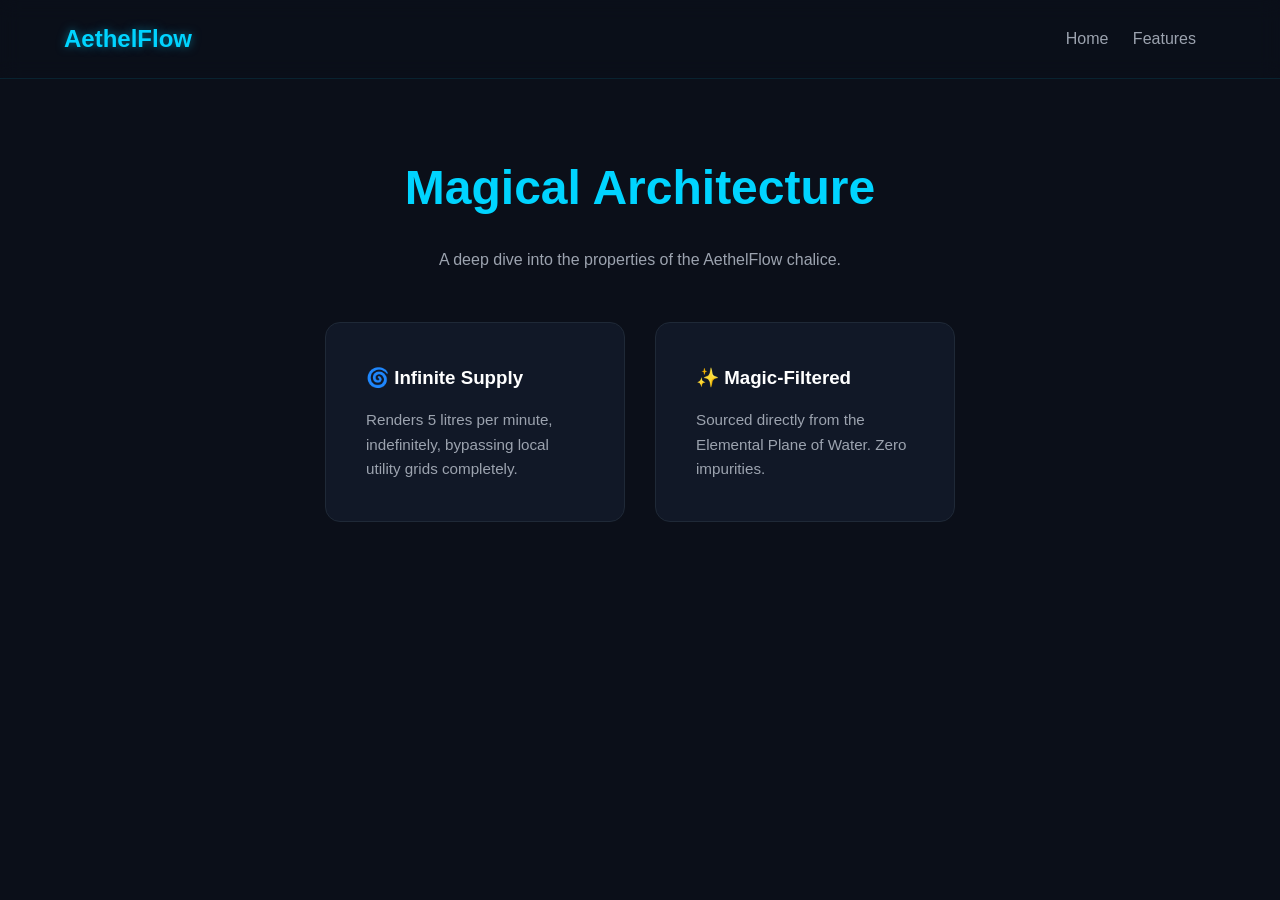
==== features/index.html @ 5d83c514 "Add files via upload" ====
<!DOCTYPE html>
<html lang="en">
<head>
    <meta charset="UTF-8">
    <meta name="viewport" content="width=device-width, initial-scale=1.0">
    <title>AethelFlow | Features</title>
    <link rel="stylesheet" href="../style.css">
</head>
<body>

    <header>
        <div class="logo">AethelFlow</div>
        <nav>
            <a href="/">Home</a>
            <a href="/features">Features</a>
        </nav>
    </header>

    <section class="features-page-content" style="padding: 150px 5% 50px 5%; text-align: center;">
        <h1 style="font-size: 3rem; margin-bottom: 20px; color: #00d4ff;">Magical Architecture</h1>
        <p style="color: #9ca3af; max-width: 600px; margin: 0 auto 50px auto;">A deep dive into the properties of the AethelFlow chalice.</p>
        
        <div class="features" style="display: flex; justify-content: center; gap: 30px; flex-wrap: wrap; padding: 0;">
            <div class="feature-card">
                <h3>🌀 Infinite Supply</h3>
                <p>Renders 5 litres per minute, indefinitely, bypassing local utility grids completely.</p>
            </div>
            <div class="feature-card">
                <h3>✨ Magic-Filtered</h3>
                <p>Sourced directly from the Elemental Plane of Water. Zero impurities.</p>
            </div>
        </div>
    </section>

</body>
</html>
---- style.css ----
/* Reset and Base Styles */
* {
    margin: 0;
    padding: 0;
    box-sizing: border-box;
    font-family: 'Segoe UI', Tahoma, Geneva, Verdana, sans-serif;
}

body {
    background-color: #0b0f19;
    color: #f3f4f6;
    line-height: 1.6;
    scroll-behavior: smooth;
}

/* Header styling */
header {
    display: flex;
    justify-content: space-between;
    align-items: center;
    padding: 20px 5%;
    background-color: rgba(11, 15, 25, 0.8);
    backdrop-filter: blur(10px);
    position: fixed;
    width: 100%;
    top: 0;
    z-index: 100;
    border-bottom: 1px solid rgba(0, 212, 255, 0.1);
}

.logo {
    font-size: 1.5rem;
    font-weight: bold;
    color: #00d4ff;
    text-shadow: 0 0 10px rgba(0, 212, 255, 0.5);
}

nav a {
    color: #9ca3af;
    text-decoration: none;
    margin-right: 20px;
    transition: color 0.3s;
}

nav a:hover {
    color: #00d4ff;
}

.cta-nav {
    background: linear-gradient(135deg, #0072ff, #00d4ff);
    color: white;
    border: none;
    padding: 8px 16px;
    border-radius: 20px;
    cursor: pointer;
    font-weight: bold;
}

/* Hero Section */
.hero {
    height: 100vh;
    display: flex;
    align-items: center;
    justify-content: center;
    text-align: center;
    padding: 0 20px;
    background: radial-gradient(circle at center, #111c35 0%, #0b0f19 70%);
}

.hero-content {
    max-width: 800px;
}

.hero h1 {
    font-size: 3.5rem;
    margin-bottom: 20px;
    background: linear-gradient(to right, #ffffff, #00d4ff);
    -webkit-background-clip: text;
    -webkit-text-fill-color: transparent;
}

.hero p {
    font-size: 1.2rem;
    color: #9ca3af;
    margin-bottom: 40px;
}

.hero-buttons {
    display: flex;
    gap: 20px;
    justify-content: center;
}

.btn-primary {
    background: linear-gradient(135deg, #0072ff, #00d4ff);
    color: white;
    border: none;
    padding: 15px 30px;
    font-size: 1rem;
    font-weight: bold;
    border-radius: 30px;
    cursor: pointer;
    box-shadow: 0 4px 15px rgba(0, 212, 255, 0.3);
}

.btn-secondary {
    background: transparent;
    color: #00d4ff;
    border: 2px solid #00d4ff;
    padding: 13px 30px;
    font-size: 1rem;
    font-weight: bold;
    border-radius: 30px;
    text-decoration: none;
    transition: background 0.3s;
}

.btn-secondary:hover {
    background: rgba(0, 212, 255, 0.1);
}

/* Video Section */
.video-section {
    padding: 100px 5%;
    text-align: center;
    background-color: #0d1321;
}

.video-section h2 {
    font-size: 2.5rem;
    color: #ffffff;
    margin-bottom: 10px;
}

.subtitle {
    color: #9ca3af;
    margin-bottom: 40px;
}

.video-container {
    max-width: 800px;
    margin: 0 auto;
    border: 3px solid #1e293b;
    border-radius: 12px;
    overflow: hidden;
    box-shadow: 0 20px 40px rgba(0,0,0,0.5);
    background-color: #000;
}

video {
    width: 100%;
    display: block;
}

/* Features Grid */
.features {
    display: flex;
    justify-content: space-around;
    flex-wrap: wrap;
    gap: 30px;
    padding: 100px 5%;
}

.feature-card {
    background-color: #111827;
    border: 1px solid #1f2937;
    padding: 40px;
    border-radius: 15px;
    width: 300px;
    text-align: left;
    transition: transform 0.3s, border-color 0.3s;
}

.feature-card:hover {
    transform: translateY(-5px);
    border-color: #00d4ff;
}

.feature-card h3 {
    margin-bottom: 15px;
    color: #ffffff;
}

.feature-card p {
    color: #9ca3af;
    font-size: 0.95rem;
}

/* Lore Section */
.lore {
    padding: 100px 5%;
    text-align: center;
    max-width: 800px;
    margin: 0 auto;
}

.lore h2 {
    font-size: 2.5rem;
    margin-bottom: 20px;
}

.lore p {
    color: #9ca3af;
    font-size: 1.1rem;
}

/* Footer */
footer {
    text-align: center;
    padding: 40px;
    color: #4b5563;
    border-top: 1px solid #1f2937;
    font-size: 0.9rem;
}

/* Responsive adjustments */
@media (max-width: 768px) {
    .hero h1 { font-size: 2.5rem; }
    .hero-buttons { flex-direction: column; }
    nav { display: none; } /* Simplifies mobile viewing */
}
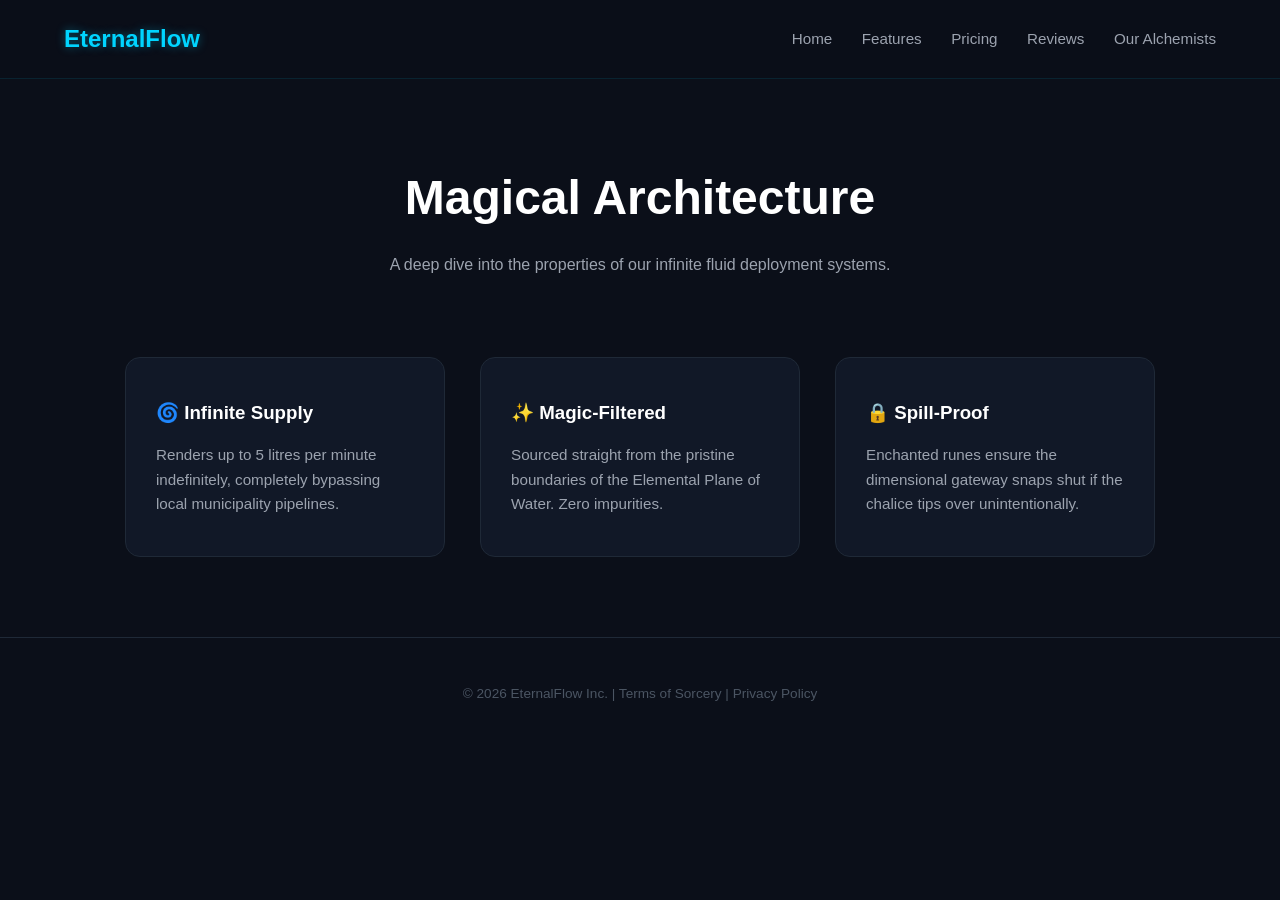
==== commit eedd3adc: "Add files via upload" ====
--- a/features/index.html
+++ b/features/index.html
@@ -3,34 +3,45 @@
 <head>
     <meta charset="UTF-8">
     <meta name="viewport" content="width=device-width, initial-scale=1.0">
-    <title>AethelFlow | Features</title>
+    <title>EternalFlow | Features</title>
     <link rel="stylesheet" href="../style.css">
 </head>
 <body>
 
     <header>
-        <div class="logo">AethelFlow</div>
+        <div class="logo">EternalFlow</div>
         <nav>
             <a href="/">Home</a>
             <a href="/features">Features</a>
+            <a href="/pricing">Pricing</a>
+            <a href="/testimonials">Reviews</a>
+            <a href="/about">Our Alchemists</a>
         </nav>
     </header>
 
-    <section class="features-page-content" style="padding: 150px 5% 50px 5%; text-align: center;">
-        <h1 style="font-size: 3rem; margin-bottom: 20px; color: #00d4ff;">Magical Architecture</h1>
-        <p style="color: #9ca3af; max-width: 600px; margin: 0 auto 50px auto;">A deep dive into the properties of the AethelFlow chalice.</p>
+    <section class="sub-page-container">
+        <h1>Magical Architecture</h1>
+        <p class="subtitle">A deep dive into the properties of our infinite fluid deployment systems.</p>
         
-        <div class="features" style="display: flex; justify-content: center; gap: 30px; flex-wrap: wrap; padding: 0;">
+        <div class="features">
             <div class="feature-card">
                 <h3>🌀 Infinite Supply</h3>
-                <p>Renders 5 litres per minute, indefinitely, bypassing local utility grids completely.</p>
+                <p>Renders up to 5 litres per minute indefinitely, completely bypassing local municipality pipelines.</p>
             </div>
             <div class="feature-card">
                 <h3>✨ Magic-Filtered</h3>
-                <p>Sourced directly from the Elemental Plane of Water. Zero impurities.</p>
+                <p>Sourced straight from the pristine boundaries of the Elemental Plane of Water. Zero impurities.</p>
+            </div>
+            <div class="feature-card">
+                <h3>🔒 Spill-Proof</h3>
+                <p>Enchanted runes ensure the dimensional gateway snaps shut if the chalice tips over unintentionally.</p>
             </div>
         </div>
     </section>
 
+    <footer>
+        <p>&copy; 2026 EternalFlow Inc. | Terms of Sorcery | Privacy Policy</p>
+    </footer>
+
 </body>
 </html>
--- a/style.css
+++ b/style.css
@@ -1,4 +1,4 @@
-/* Reset and Base Styles */
+/* Core Styling Rules */
 * {
     margin: 0;
     padding: 0;
@@ -13,13 +13,13 @@
     scroll-behavior: smooth;
 }
 
-/* Header styling */
+/* Header & Nav */
 header {
     display: flex;
     justify-content: space-between;
     align-items: center;
     padding: 20px 5%;
-    background-color: rgba(11, 15, 25, 0.8);
+    background-color: rgba(11, 15, 25, 0.85);
     backdrop-filter: blur(10px);
     position: fixed;
     width: 100%;
@@ -32,13 +32,14 @@
     font-size: 1.5rem;
     font-weight: bold;
     color: #00d4ff;
-    text-shadow: 0 0 10px rgba(0, 212, 255, 0.5);
+    text-shadow: 0 0 10px rgba(0, 212, 255, 0.4);
 }
 
 nav a {
     color: #9ca3af;
     text-decoration: none;
-    margin-right: 20px;
+    margin-left: 25px;
+    font-size: 0.95rem;
     transition: color 0.3s;
 }
 
@@ -46,19 +47,9 @@
     color: #00d4ff;
 }
 
-.cta-nav {
-    background: linear-gradient(135deg, #0072ff, #00d4ff);
-    color: white;
-    border: none;
-    padding: 8px 16px;
-    border-radius: 20px;
-    cursor: pointer;
-    font-weight: bold;
-}
-
-/* Hero Section */
+/* Hero Screen Layout */
 .hero {
-    height: 100vh;
+    height: 90vh;
     display: flex;
     align-items: center;
     justify-content: center;
@@ -67,14 +58,13 @@
     background: radial-gradient(circle at center, #111c35 0%, #0b0f19 70%);
 }
 
-.hero-content {
-    max-width: 800px;
-}
+.hero-content { max-width: 750px; }
 
 .hero h1 {
     font-size: 3.5rem;
     margin-bottom: 20px;
     background: linear-gradient(to right, #ffffff, #00d4ff);
+    background-clip: text;
     -webkit-background-clip: text;
     -webkit-text-fill-color: transparent;
 }
@@ -91,82 +81,91 @@
     justify-content: center;
 }
 
+/* Buttons */
+.btn-primary, .btn-secondary {
+    padding: 14px 28px;
+    font-size: 1rem;
+    font-weight: bold;
+    border-radius: 30px;
+    cursor: pointer;
+    text-decoration: none;
+    transition: all 0.3s ease;
+}
+
 .btn-primary {
     background: linear-gradient(135deg, #0072ff, #00d4ff);
     color: white;
     border: none;
-    padding: 15px 30px;
-    font-size: 1rem;
-    font-weight: bold;
-    border-radius: 30px;
-    cursor: pointer;
     box-shadow: 0 4px 15px rgba(0, 212, 255, 0.3);
+}
+
+.btn-primary:hover {
+    transform: translateY(-2px);
+    box-shadow: 0 6px 20px rgba(0, 212, 255, 0.5);
 }
 
 .btn-secondary {
     background: transparent;
     color: #00d4ff;
     border: 2px solid #00d4ff;
-    padding: 13px 30px;
-    font-size: 1rem;
-    font-weight: bold;
-    border-radius: 30px;
-    text-decoration: none;
-    transition: background 0.3s;
 }
 
 .btn-secondary:hover {
-    background: rgba(0, 212, 255, 0.1);
-}
-
-/* Video Section */
+    background: rgba(0, 212, 255, 0.08);
+}
+
+/* Video Layout Component */
 .video-section {
-    padding: 100px 5%;
+    padding: 80px 5%;
     text-align: center;
     background-color: #0d1321;
 }
 
-.video-section h2 {
-    font-size: 2.5rem;
-    color: #ffffff;
-    margin-bottom: 10px;
-}
-
-.subtitle {
-    color: #9ca3af;
-    margin-bottom: 40px;
-}
+.video-section h2 { font-size: 2.2rem; margin-bottom: 10px; }
+.subtitle { color: #9ca3af; margin-bottom: 40px; }
 
 .video-container {
-    max-width: 800px;
+    max-width: 750px;
     margin: 0 auto;
     border: 3px solid #1e293b;
     border-radius: 12px;
     overflow: hidden;
+    background-color: #000;
     box-shadow: 0 20px 40px rgba(0,0,0,0.5);
-    background-color: #000;
-}
-
-video {
-    width: 100%;
-    display: block;
-}
-
-/* Features Grid */
+}
+
+video { width: 100%; display: block; }
+
+/* Sub-page Specific Containers */
+.sub-page-container {
+    padding: 160px 5% 80px 5%;
+    text-align: center;
+}
+.sub-page-container h1 { font-size: 3rem; margin-bottom: 15px; color: #ffffff; }
+
+/* Pricing Elements */
+.price-tag {
+    font-size: 1.6rem;
+    color: #00d4ff;
+    margin: 15px 0;
+    font-weight: bold;
+}
+
+/* Multi-column grid panels */
 .features {
     display: flex;
-    justify-content: space-around;
+    justify-content: center;
     flex-wrap: wrap;
-    gap: 30px;
-    padding: 100px 5%;
+    gap: 35px;
+    padding-top: 40px;
 }
 
 .feature-card {
     background-color: #111827;
     border: 1px solid #1f2937;
-    padding: 40px;
+    padding: 40px 30px;
     border-radius: 15px;
-    width: 300px;
+    width: 320px;
     text-align: left;
     transition: transform 0.3s, border-color 0.3s;
 }
@@ -176,46 +175,86 @@
     border-color: #00d4ff;
 }
 
-.feature-card h3 {
-    margin-bottom: 15px;
+.feature-card h3 { margin-bottom: 15px; color: #ffffff; }
+.feature-card p { color: #9ca3af; font-size: 0.95rem; }
+
+/* FAQ Styles */
+.faq-section {
+    padding: 80px 5%;
+    background-color: #0b0f19;
+    text-align: center;
+}
+
+.faq-section h2 { font-size: 2.2rem; margin-bottom: 40px; }
+
+.faq-container {
+    max-width: 700px;
+    margin: 0 auto;
+    text-align: left;
+}
+
+.faq-item {
+    border-bottom: 1px solid #1f2937;
+    padding: 15px 0;
+}
+
+.faq-question {
+    width: 100%;
+    background: none;
+    border: none;
     color: #ffffff;
-}
-
-.feature-card p {
+    text-align: left;
+    font-size: 1.15rem;
+    font-weight: 600;
+    padding: 10px 0;
+    cursor: pointer;
+    display: flex;
+    justify-content: space-between;
+    align-items: center;
+}
+
+.faq-question::after {
+    content: '+';
+    color: #00d4ff;
+    font-size: 1.4rem;
+}
+
+.faq-item.active .faq-question::after {
+    content: '−';
+}
+
+.faq-answer {
+    max-height: 0;
+    overflow: hidden;
+    transition: max-height 0.3s ease-out;
+}
+
+.faq-item.active .faq-answer {
+    max-height: 200px; /* Allows smooth opening slide layout */
+}
+
+.faq-answer p {
     color: #9ca3af;
+    padding: 10px 0 20px 0;
     font-size: 0.95rem;
 }
 
-/* Lore Section */
-.lore {
-    padding: 100px 5%;
-    text-align: center;
-    max-width: 800px;
-    margin: 0 auto;
-}
-
-.lore h2 {
-    font-size: 2.5rem;
-    margin-bottom: 20px;
-}
-
-.lore p {
-    color: #9ca3af;
-    font-size: 1.1rem;
-}
-
-/* Footer */
+/* Footer layout */
 footer {
     text-align: center;
-    padding: 40px;
+    padding: 45px 20px;
     color: #4b5563;
     border-top: 1px solid #1f2937;
-    font-size: 0.9rem;
+    font-size: 0.85rem;
+    background-color: #0b0f19;
 }
 
 /* Responsive adjustments */
 @media (max-width: 768px) {
-    .hero h1 { font-size: 2.5rem; }
-    .hero-buttons { flex-direction: column; }
-    nav { display: none; } /* Simplifies mobile viewing */
-}
+    .hero h1 { font-size: 2.3rem; }
+    .hero-buttons { flex-direction: column; align-items: center; }
+    .btn-primary, .btn-secondary { width: 100%; max-width: 300px; }
+    header { flex-direction: column; gap: 15px; text-align: center; }
+    nav a { margin: 0 10px; font-size: 0.85rem; }
+    .sub-page-container { padding-top: 200px; }
+}
